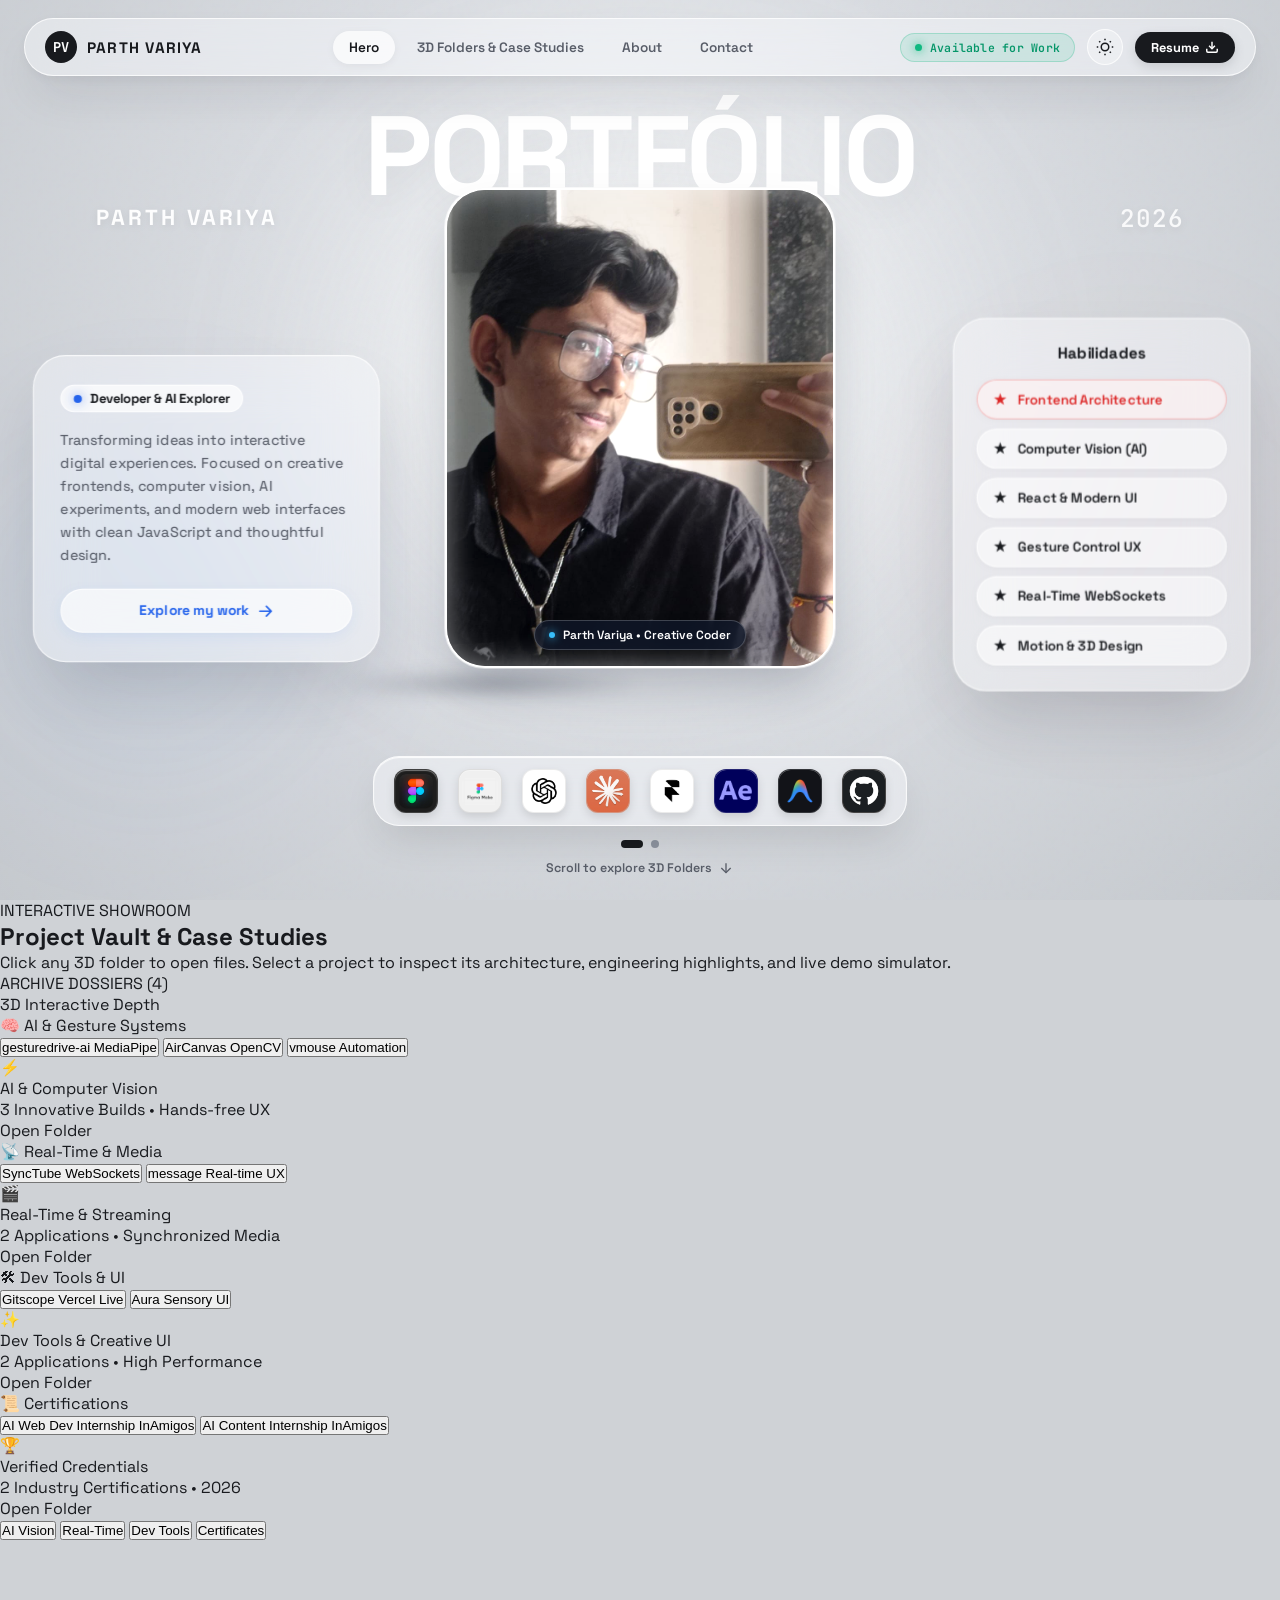
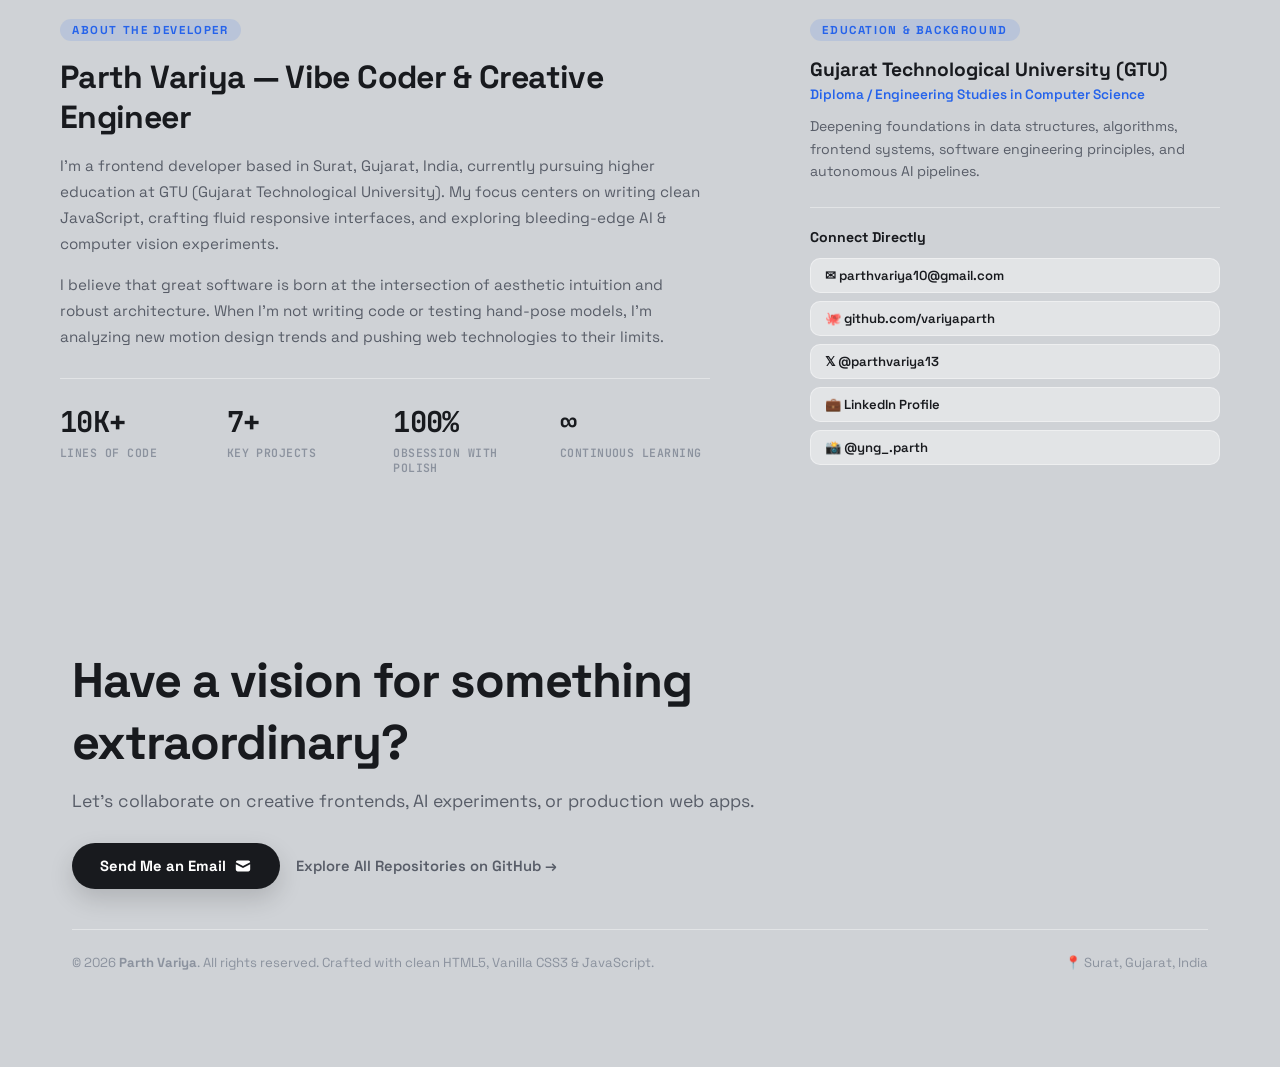
==== test_font_list.html @ e81b5c44 "done" ====
<!DOCTYPE html>
<html lang="en">
<head>
  <meta charset="UTF-8">
  <meta name="viewport" content="width=device-width, initial-scale=1.0">
  <title>Parth Variya — Portfolio &amp; 3D Project Vault</title>
  <meta name="description" content="Portfolio of Parth Variya — Creative Frontend Developer &amp; AI Builder. Explore interactive 3D project folders, computer vision experiments, and case studies.">
  <meta name="author" content="Parth Variya">

  <!-- Open Graph / Meta -->
  <meta property="og:title" content="Parth Variya — Creative Frontend Developer &amp; AI Builder">
  <meta property="og:description" content="Explore interactive 3D project folders, real-time apps, and computer vision experiments by Parth Variya.">
  <meta property="og:type" content="website">
  <meta property="og:image" content="asset/IMG-20260828-WA0004.jpg">

  <!-- Google Fonts: Space Grotesk & JetBrains Mono (Futuristic Cyber & Developer Pairing) -->
  <link rel="preconnect" href="https://fonts.googleapis.com">
  <link rel="preconnect" href="https://fonts.gstatic.com" crossorigin>
  <link href="https://fonts.googleapis.com/css2?family=JetBrains+Mono:ital,wght@0,300;0,400;0,500;0,600;0,700;0,800;1,400;1,500&family=Space+Grotesk:wght@300;400;500;600;700&display=swap" rel="stylesheet">

  <link rel="stylesheet" href="styles.css">
</head>
<body class="studio-light">

  <!-- Studio Background Ambient Lighting & Grid -->
  <div class="studio-bg">
    <div class="studio-spotlight spotlight-center"></div>
    <div class="studio-spotlight spotlight-left"></div>
    <div class="studio-spotlight spotlight-right"></div>
    <div class="studio-grain"></div>
  </div>

  <!-- Global Header / Navigation -->
  <header class="navbar" id="navbar">
    <a href="#hero" class="nav-brand">
      <span class="brand-monogram">PV</span>
      <span class="brand-text">PARTH VARIYA</span>
    </a>

    <nav class="nav-links">
      <a href="#hero" class="nav-link active" data-section="hero">Hero</a>
      <a href="#vault" class="nav-link" data-section="vault">3D Folders &amp; Case Studies</a>
      <a href="#about" class="nav-link" data-section="about">About</a>
      <a href="#contact" class="nav-link" data-section="contact">Contact</a>
    </nav>

    <div class="nav-actions">
      <div class="status-pill" title="Open to opportunities &amp; collaborations">
        <span class="status-dot"></span>
        <span class="status-text">Available for Work</span>
      </div>

      <button id="themeToggle" class="icon-btn" aria-label="Toggle Dark / Light Studio" title="Toggle Studio Lighting">
        <svg class="sun-icon" viewBox="0 0 24 24" width="18" height="18" fill="none" stroke="currentColor" stroke-width="2"><circle cx="12" cy="12" r="5"></circle><line x1="12" y1="1" x2="12" y2="3"></line><line x1="12" y1="21" x2="12" y2="23"></line><line x1="4.22" y1="4.22" x2="5.64" y2="5.64"></line><line x1="18.36" y1="18.36" x2="19.78" y2="19.78"></line><line x1="1" y1="12" x2="3" y2="12"></line><line x1="21" y1="12" x2="23" y2="12"></line><line x1="4.22" y1="19.78" x2="5.64" y2="18.36"></line><line x1="18.36" y1="5.64" x2="19.78" y2="4.22"></line></svg>
      </button>

      <a href="asset/Parth-Resume.txt" download="Parth-Resume.txt" class="resume-btn" title="Download Resume">
        <span>Resume</span>
        <svg viewBox="0 0 24 24" width="14" height="14" fill="none" stroke="currentColor" stroke-width="2.5"><path d="M21 15v4a2 2 0 0 1-2 2H5a2 2 0 0 1-2-2v-4"></path><polyline points="7 10 12 15 17 10"></polyline><line x1="12" y1="15" x2="12" y2="3"></line></svg>
      </a>
    </div>
  </header>

  <!-- MAIN SCROLL CONTAINER -->
  <main class="page-container">

    <!-- ===================================================================
         SECTION 1: HERO (DIRECT REFERENCE RECREATION)
         Massive PORTFOLIO typography, Parallax central portrait, 
         Left Glass Bio Card, Right Glass Skills Card, Bottom macOS Glass Dock
         =================================================================== -->
    <section class="hero-section" id="hero">
      
      <!-- Parallax Typography Stage -->
      <div class="hero-stage" id="heroStage">

        <!-- Giant Bold Typography in the Background -->
        <div class="giant-typography-wrap" data-depth="0.15">
          <h1 class="giant-portfolio-title">PORTFÓLIO</h1>
          <div class="giant-meta-row">
            <span class="meta-author">PARTH VARIYA</span>
            <span class="meta-year">2026</span>
          </div>
        </div>

        <!-- Central Subject Layer with Dynamic 3D Parallax & Floor Shadows -->
        <div class="hero-center-subject" id="centerSubject" data-depth="0.35">
          <div class="subject-card-shell">
            <div class="subject-inner-glow"></div>
            <!-- Parth Variya's actual photo -->
            <img src="asset/IMG-20260828-WA0004.jpg" alt="Parth Variya — Creative Developer" class="subject-img" id="heroPhoto" />
            <div class="subject-lens-flare"></div>
            <!-- Subtle interactive status overlay badge -->
            <div class="subject-badge">
              <span class="badge-pulse"></span>
              <span>Parth Variya &bull; Creative Coder</span>
            </div>
          </div>
          <!-- Floor Ambient Contact Shadow -->
          <div class="subject-floor-shadow"></div>
        </div>

        <!-- Left Glassmorphism Card: Bio & Mission -->
        <aside class="glass-card glass-card-left" id="cardLeft" data-depth="0.6">
          <div class="card-header-badge">
            <span class="badge-dot-blue"></span>
            <span class="badge-title">Developer &amp; AI Explorer</span>
          </div>
          <p class="card-bio-text">
            Transforming ideas into interactive digital experiences. Focused on creative frontends, computer vision, AI experiments, and modern web interfaces with clean JavaScript and thoughtful design.
          </p>
          <a href="#vault" class="pill-action-btn" id="btnExploreWork">
            <span>Explore my work</span>
            <svg viewBox="0 0 20 20" width="16" height="16" fill="currentColor"><path fill-rule="evenodd" d="M10.293 3.293a1 1 0 011.414 0l6 6a1 1 0 010 1.414l-6 6a1 1 0 01-1.414-1.414L14.586 11H3a1 1 0 110-2h11.586l-4.293-4.293a1 1 0 010-1.414z" clip-rule="evenodd"/></svg>
          </a>
        </aside>

        <!-- Right Glassmorphism Card: Key Expertise / Habilidades -->
        <aside class="glass-card glass-card-right" id="cardRight" data-depth="0.65">
          <h3 class="skills-card-title">Habilidades</h3>
          <div class="skills-pill-list">
            <div class="skill-pill-item highlight-red">
              <span class="star-icon">★</span>
              <span class="skill-name">Frontend Architecture</span>
            </div>
            <div class="skill-pill-item">
              <span class="star-icon">★</span>
              <span class="skill-name">Computer Vision (AI)</span>
            </div>
            <div class="skill-pill-item">
              <span class="star-icon">★</span>
              <span class="skill-name">React &amp; Modern UI</span>
            </div>
            <div class="skill-pill-item">
              <span class="star-icon">★</span>
              <span class="skill-name">Gesture Control UX</span>
            </div>
            <div class="skill-pill-item">
              <span class="star-icon">★</span>
              <span class="skill-name">Real-Time WebSockets</span>
            </div>
            <div class="skill-pill-item">
              <span class="star-icon">★</span>
              <span class="skill-name">Motion &amp; 3D Design</span>
            </div>
          </div>
        </aside>

      </div><!-- /hero-stage -->

      <!-- Floating macOS Glass Dock: Tools & Software Requested by User -->
      <div class="floating-dock-container" id="softwareDock">
        <div class="floating-dock-glass">
          
          <!-- 1. Figma -->
          <div class="dock-app" data-tooltip="Figma — Interface Design &amp; Systems">
            <div class="dock-icon-wrapper figma-bg">
              <img src="asset/figma.webp" alt="Figma" class="dock-app-icon" loading="lazy">
            </div>
            <span class="dock-app-label">Figma</span>
          </div>

          <!-- 2. Figma Make -->
          <div class="dock-app" data-tooltip="Figma Make — AI Generative Layouts">
            <div class="dock-icon-wrapper figmamake-bg">
              <img src="asset/figma%20make.png" alt="Figma Make" class="dock-app-icon" style="object-fit: contain; padding: 3px;" loading="lazy">
            </div>
            <span class="dock-app-label">Figma Make</span>
          </div>

          <!-- 3. ChatGPT -->
          <div class="dock-app" data-tooltip="ChatGPT — OpenAI LLMs &amp; AI Intelligence">
            <div class="dock-icon-wrapper openai-bg">
              <img src="asset/chatgpt.webp" alt="ChatGPT" class="dock-app-icon" style="width: 26px; height: 26px; object-fit: contain;" loading="lazy">
            </div>
            <span class="dock-app-label">ChatGPT</span>
          </div>

          <!-- 4. Claude -->
          <div class="dock-app" data-tooltip="Claude — Anthropic AI &amp; Code Intelligence">
            <div class="dock-icon-wrapper claude-bg">
              <img src="asset/claude.webp" alt="Claude" class="dock-app-icon" loading="lazy">
            </div>
            <span class="dock-app-label">Claude</span>
          </div>

          <!-- 5. Framer -->
          <div class="dock-app" data-tooltip="Framer — Interactive Motion &amp; Web Design">
            <div class="dock-icon-wrapper framer-bg">
              <img src="asset/framer.png" alt="Framer" class="dock-app-icon" style="width: 24px; height: 24px; object-fit: contain;" loading="lazy">
            </div>
            <span class="dock-app-label">Framer</span>
          </div>

          <!-- 6. After Effects -->
          <div class="dock-app" data-tooltip="Adobe After Effects — Motion Graphics &amp; VFX">
            <div class="dock-icon-wrapper ae-bg">
              <img src="asset/after%20effect.webp" alt="After Effects" class="dock-app-icon" loading="lazy">
            </div>
            <span class="dock-app-label">After Effects</span>
          </div>

          <!-- 7. Google Antigravity -->
          <div class="dock-app" data-tooltip="Google Antigravity — Agentic Dev Platform">
            <div class="dock-icon-wrapper antigravity-bg">
              <img src="asset/antigravity.jpeg" alt="Antigravity" class="dock-app-icon" loading="lazy">
            </div>
            <span class="dock-app-label">Antigravity</span>
          </div>

          <!-- 8. GitHub -->
          <div class="dock-app" data-tooltip="GitHub — Repositories &amp; Open Source">
            <a href="https://github.com/variyaparth" target="_blank" rel="noopener noreferrer"
              class="dock-icon-wrapper github-bg" style="text-decoration:none; display:flex;">
              <img src="asset/github.png" alt="GitHub" class="dock-app-icon" loading="lazy">
            </a>
            <span class="dock-app-label">GitHub</span>
          </div>

        </div><!-- /floating-dock-glass -->
      </div><!-- /floating-dock-container -->

      <!-- Pagination Indicators & Scroll Hint -->
      <div class="hero-bottom-bar">
        <div class="pagination-dots">
          <button class="dot active" data-target="hero" aria-label="Slide 1: Hero"></button>
          <button class="dot" data-target="vault" aria-label="Slide 2: 3D Folders"></button>
        </div>
        <a href="#vault" class="scroll-down-hint" id="scrollDownIndicator">
          <span>Scroll to explore 3D Folders</span>
          <svg viewBox="0 0 24 24" width="16" height="16" fill="none" stroke="currentColor" stroke-width="2"><line x1="12" y1="5" x2="12" y2="19"></line><polyline points="19 12 12 19 5 12"></polyline></svg>
        </a>
      </div>

    </section>


    <!-- ===================================================================
         SECTION 2: INTERACTIVE 3D FOLDER VAULT & CASE STUDY SHOWROOM
         Left: Interactive 3D Folders (skeuomorphic 3D perspective cards)
         Right: Deep-dive Case Study with live interactive simulators
         =================================================================== -->
    <section class="vault-section" id="vault">
      
      <div class="section-badge-row">
        <span class="vault-tag">INTERACTIVE SHOWROOM</span>
        <h2 class="vault-headline">Project Vault &amp; Case Studies</h2>
        <p class="vault-subtext">Click any 3D folder to open files. Select a project to inspect its architecture, engineering highlights, and live demo simulator.</p>
      </div>

      <!-- Main Two-Column Layout: Left 3D Folders | Right Case Study Studio -->
      <div class="vault-grid">
        
        <!-- LEFT COLUMN: 3D FOLDERS DECK -->
        <div class="folders-column">
          <div class="folders-controls">
            <span class="control-label">ARCHIVE DOSSIERS (4)</span>
            <div class="perspective-hint">
              <span class="icon-3d">3D</span> Interactive Depth
            </div>
          </div>

          <div class="folders-deck" id="foldersDeck">
            
            <!-- FOLDER 1: AI & Gesture Vision Systems -->
            <div class="folder-3d active" data-folder="ai-vision" id="folder-ai-vision">
              <div class="folder-back">
                <div class="folder-tab">
                  <span class="folder-tab-icon">🧠</span>
                  <span class="folder-tab-name">AI &amp; Gesture Systems</span>
                </div>
              </div>
              
              <!-- Paper Items Inside Folder -->
              <div class="folder-contents">
                <button class="project-leaf active" data-project="gesturedrive-ai">
                  <span class="leaf-dot blue"></span>
                  <span class="leaf-name">gesturedrive-ai</span>
                  <span class="leaf-badge">MediaPipe</span>
                </button>
                <button class="project-leaf" data-project="aircanvas">
                  <span class="leaf-dot cyan"></span>
                  <span class="leaf-name">AirCanvas</span>
                  <span class="leaf-badge">OpenCV</span>
                </button>
                <button class="project-leaf" data-project="vmouse">
                  <span class="leaf-dot amber"></span>
                  <span class="leaf-name">vmouse</span>
                  <span class="leaf-badge">Automation</span>
                </button>
              </div>

              <!-- 3D Tilting Front Flap -->
              <div class="folder-front">
                <div class="front-shine"></div>
                <div class="front-details">
                  <div class="front-icon">⚡</div>
                  <div class="front-title">AI &amp; Computer Vision</div>
                  <div class="front-meta">3 Innovative Builds &bull; Hands-free UX</div>
                </div>
                <div class="front-pill-tag">Open Folder</div>
              </div>
            </div>

            <!-- FOLDER 2: Real-Time & Media Web -->
            <div class="folder-3d" data-folder="realtime-web" id="folder-realtime-web">
              <div class="folder-back">
                <div class="folder-tab">
                  <span class="folder-tab-icon">📡</span>
                  <span class="folder-tab-name">Real-Time &amp; Media</span>
                </div>
              </div>
              
              <div class="folder-contents">
                <button class="project-leaf" data-project="synctube">
                  <span class="leaf-dot red"></span>
                  <span class="leaf-name">SyncTube</span>
                  <span class="leaf-badge">WebSockets</span>
                </button>
                <button class="project-leaf" data-project="message">
                  <span class="leaf-dot green"></span>
                  <span class="leaf-name">message</span>
                  <span class="leaf-badge">Real-time UX</span>
                </button>
              </div>

              <div class="folder-front">
                <div class="front-shine"></div>
                <div class="front-details">
                  <div class="front-icon">🎬</div>
                  <div class="front-title">Real-Time &amp; Streaming</div>
                  <div class="front-meta">2 Applications &bull; Synchronized Media</div>
                </div>
                <div class="front-pill-tag">Open Folder</div>
              </div>
            </div>

            <!-- FOLDER 3: Developer Tools & Creative UI -->
            <div class="folder-3d" data-folder="devtools-ui" id="folder-devtools-ui">
              <div class="folder-back">
                <div class="folder-tab">
                  <span class="folder-tab-icon">🛠</span>
                  <span class="folder-tab-name">Dev Tools &amp; UI</span>
                </div>
              </div>
              
              <div class="folder-contents">
                <button class="project-leaf" data-project="gitscope">
                  <span class="leaf-dot purple"></span>
                  <span class="leaf-name">Gitscope</span>
                  <span class="leaf-badge">Vercel Live</span>
                </button>
                <button class="project-leaf" data-project="aura">
                  <span class="leaf-dot magenta"></span>
                  <span class="leaf-name">Aura</span>
                  <span class="leaf-badge">Sensory UI</span>
                </button>
              </div>

              <div class="folder-front">
                <div class="front-shine"></div>
                <div class="front-details">
                  <div class="front-icon">✨</div>
                  <div class="front-title">Dev Tools &amp; Creative UI</div>
                  <div class="front-meta">2 Applications &bull; High Performance</div>
                </div>
                <div class="front-pill-tag">Open Folder</div>
              </div>
            </div>

            <!-- FOLDER 4: Verified Credentials & Milestones -->
            <div class="folder-3d" data-folder="credentials" id="folder-credentials">
              <div class="folder-back">
                <div class="folder-tab">
                  <span class="folder-tab-icon">📜</span>
                  <span class="folder-tab-name">Certifications</span>
                </div>
              </div>
              
              <div class="folder-contents">
                <button class="project-leaf" data-project="cert-webdev">
                  <span class="leaf-dot blue"></span>
                  <span class="leaf-name">AI Web Dev Internship</span>
                  <span class="leaf-badge">InAmigos</span>
                </button>
                <button class="project-leaf" data-project="cert-writing">
                  <span class="leaf-dot amber"></span>
                  <span class="leaf-name">AI Content Internship</span>
                  <span class="leaf-badge">InAmigos</span>
                </button>
              </div>

              <div class="folder-front">
                <div class="front-shine"></div>
                <div class="front-details">
                  <div class="front-icon">🏆</div>
                  <div class="front-title">Verified Credentials</div>
                  <div class="front-meta">2 Industry Certifications &bull; 2026</div>
                </div>
                <div class="front-pill-tag">Open Folder</div>
              </div>
            </div>

          </div><!-- /folders-deck -->

          <!-- Quick Folder Navigation Pills -->
          <div class="folder-nav-bar">
            <button class="folder-quick-btn active" data-target-folder="ai-vision">AI Vision</button>
            <button class="folder-quick-btn" data-target-folder="realtime-web">Real-Time</button>
            <button class="folder-quick-btn" data-target-folder="devtools-ui">Dev Tools</button>
            <button class="folder-quick-btn" data-target-folder="credentials">Certificates</button>
          </div>
        </div>

        <!-- RIGHT COLUMN: DYNAMIC CASE STUDY STUDIO -->
        <div class="casestudy-column" id="caseStudyStudio">
          <div class="casestudy-shell glass-panel" id="caseStudyContent">
            <!-- Dynamic Content Injected By script.js with Smooth Transitions -->
          </div>
        </div>

      </div><!-- /vault-grid -->
    </section>

    <!-- ===================================================================
         SECTION 3: ABOUT ME & STATS
         =================================================================== -->
    <section class="about-section" id="about">
      <div class="about-grid">
        
        <div class="about-card glass-panel">
          <span class="section-pill">About The Developer</span>
          <h2 class="about-title">Parth Variya — Vibe Coder &amp; Creative Engineer</h2>
          <p class="about-body">
            I'm a frontend developer based in Surat, Gujarat, India, currently pursuing higher education at GTU (Gujarat Technological University). My focus centers on writing clean JavaScript, crafting fluid responsive interfaces, and exploring bleeding-edge AI &amp; computer vision experiments.
          </p>
          <p class="about-body">
            I believe that great software is born at the intersection of aesthetic intuition and robust architecture. When I'm not writing code or testing hand-pose models, I'm analyzing new motion design trends and pushing web technologies to their limits.
          </p>

          <div class="stats-row">
            <div class="stat-box">
              <span class="stat-number">10K+</span>
              <span class="stat-label">Lines of Code</span>
            </div>
            <div class="stat-box">
              <span class="stat-number">7+</span>
              <span class="stat-label">Key Projects</span>
            </div>
            <div class="stat-box">
              <span class="stat-number">100%</span>
              <span class="stat-label">Obsession with Polish</span>
            </div>
            <div class="stat-box">
              <span class="stat-number">&infin;</span>
              <span class="stat-label">Continuous Learning</span>
            </div>
          </div>
        </div>

        <div class="education-card glass-panel">
          <span class="section-pill">Education &amp; Background</span>
          <h3 class="edu-heading">Gujarat Technological University (GTU)</h3>
          <p class="edu-sub">Diploma / Engineering Studies in Computer Science</p>
          <p class="edu-desc">Deepening foundations in data structures, algorithms, frontend systems, software engineering principles, and autonomous AI pipelines.</p>

          <div class="connect-box">
            <h4 class="connect-title">Connect Directly</h4>
            <div class="social-tags-list">
              <a href="mailto:parthvariya10@gmail.com" class="social-tag">
                <span>✉ parthvariya10@gmail.com</span>
              </a>
              <a href="https://github.com/variyaparth" target="_blank" rel="noopener noreferrer" class="social-tag">
                <span>🐙 github.com/variyaparth</span>
              </a>
              <a href="https://x.com/parthvariya13" target="_blank" rel="noopener noreferrer" class="social-tag">
                <span>𝕏 @parthvariya13</span>
              </a>
              <a href="https://www.linkedin.com/in/parth-variya-93bbb5267/" target="_blank" rel="noopener noreferrer" class="social-tag">
                <span>💼 LinkedIn Profile</span>
              </a>
              <a href="https://www.instagram.com/yng_.parth/" target="_blank" rel="noopener noreferrer" class="social-tag">
                <span>📸 @yng_.parth</span>
              </a>
            </div>
          </div>
        </div>

      </div>
    </section>

    <!-- ===================================================================
         SECTION 4: CONTACT & FOOTER
         =================================================================== -->
    <footer class="footer-section" id="contact">
      <div class="footer-container glass-panel">
        <div class="footer-hero-text">
          <h2 class="footer-headline">Have a vision for something extraordinary?</h2>
          <p class="footer-subheadline">Let's collaborate on creative frontends, AI experiments, or production web apps.</p>
          <div class="footer-cta-row">
            <a href="mailto:parthvariya10@gmail.com" class="footer-primary-btn">
              <span>Send Me an Email</span>
              <svg viewBox="0 0 20 20" width="18" height="18" fill="currentColor"><path d="M2.003 5.884L10 9.882l7.997-3.998A2 2 0 0016 4H4a2 2 0 00-1.997 1.884z"/><path d="M18 8.118l-8 4-8-4V14a2 2 0 002 2h12a2 2 0 002-2V8.118z"/></svg>
            </a>
            <a href="https://github.com/variyaparth?tab=repositories" target="_blank" rel="noopener noreferrer" class="footer-secondary-btn">
              <span>Explore All Repositories on GitHub &rarr;</span>
            </a>
          </div>
        </div>

        <div class="footer-bottom-line">
          <div class="footer-copy">
            &copy; 2026 <strong>Parth Variya</strong>. All rights reserved. Crafted with clean HTML5, Vanilla CSS3 &amp; JavaScript.
          </div>
          <div class="footer-loc">
            <span>📍 Surat, Gujarat, India</span>
          </div>
        </div>
      </div>
    </footer>

  </main>

  <!-- Interactive Project Simulator Script -->
  <script src="script.js"></script>

<script>
window.addEventListener("load", () => {
  setTimeout(() => {
    const title = document.querySelector(".giant-portfolio-title");
    console.log("FONTS_STATUS:" + document.fonts.status);
    document.fonts.forEach(f => {
      console.log("FONT:" + f.family + " weight:" + f.weight + " status:" + f.status);
    });
    const dump = document.createElement("div");
    dump.id = "font_status_dump";
    let fList = [];
    document.fonts.forEach(f => fList.push(f.family + " " + f.weight + " " + f.status));
    dump.textContent = "FONTS_LIST:" + fList.join(" | ");
    document.body.appendChild(dump);
  }, 1000);
});
</script>
</body>
</html>
---- styles.css ----
/* ==========================================================================
   PARTH VARIYA — PORTFOLIO & 3D FOLDER VAULT
   Design System: Studio Grey Aesthetics, Modern Glassmorphism, 3D CSS
   ========================================================================== */

:root {
  /* Studio Light Palette (Replicating the reference studio lighting) */
  --bg-studio-base: #cfd2d6;
  --bg-studio-gradient: radial-gradient(circle at 50% 35%, #f1f3f5 0%, #d8dbe0 45%, #c5c9ce 100%);
  --text-primary: #181a1e;
  --text-secondary: #585d68;
  --text-muted: #8b929e;
  --text-inverse: #ffffff;

  /* Typography - Futuristic & Cyber Tech Developer Pairing */
  --font-display: 'Space Grotesk', -apple-system, BlinkMacSystemFont, sans-serif;
  --font-sans: 'Space Grotesk', -apple-system, BlinkMacSystemFont, sans-serif;
  --font-mono: 'JetBrains Mono', monospace;

  /* Glassmorphism Tokens */
  --glass-bg: rgba(255, 255, 255, 0.42);
  --glass-bg-hover: rgba(255, 255, 255, 0.65);
  --glass-border: rgba(255, 255, 255, 0.75);
  --glass-border-subtle: rgba(255, 255, 255, 0.4);
  --glass-shadow: 0 24px 48px -12px rgba(22, 28, 45, 0.12), 0 4px 12px rgba(22, 28, 45, 0.05);
  --glass-shadow-deep: 0 35px 70px -15px rgba(22, 28, 45, 0.18);
  --glass-blur: blur(28px) saturate(180%);

  /* Accent Colors */
  --accent-blue: #2563eb;
  --accent-blue-soft: rgba(37, 99, 235, 0.12);
  --accent-red: #ef4444;
  --accent-red-soft: rgba(239, 68, 68, 0.12);
  --accent-cyan: #06b6d4;
  --accent-purple: #8b5cf6;
  --accent-green: #10b981;
  --accent-amber: #f59e0b;

  /* Transitions */
  --ease-spring: cubic-bezier(0.175, 0.885, 0.32, 1.275);
  --ease-smooth: cubic-bezier(0.16, 1, 0.3, 1);
  --transition-fast: 0.2s var(--ease-smooth);
  --transition-normal: 0.35s var(--ease-smooth);
  --transition-slow: 0.6s var(--ease-smooth);
}

/* Studio Obsidian Dark Theme */
body.studio-dark {
  --bg-studio-base: #0c0e12;
  --bg-studio-gradient: radial-gradient(circle at 50% 30%, #1a1e27 0%, #101319 50%, #07090c 100%);
  --text-primary: #f8fafc;
  --text-secondary: #94a3b8;
  --text-muted: #64748b;
  --text-inverse: #0f172a;

  --glass-bg: rgba(22, 27, 34, 0.55);
  --glass-bg-hover: rgba(30, 41, 59, 0.7);
  --glass-border: rgba(255, 255, 255, 0.14);
  --glass-border-subtle: rgba(255, 255, 255, 0.08);
  --glass-shadow: 0 24px 50px -12px rgba(0, 0, 0, 0.5), 0 0 1px 1px rgba(255, 255, 255, 0.08);
  --glass-shadow-deep: 0 35px 80px -15px rgba(0, 0, 0, 0.75);
}

/* Base Reset */
*, *::before, *::after {
  box-sizing: border-box;
  margin: 0;
  padding: 0;
}

html {
  scroll-behavior: smooth;
  font-size: 16px;
  -webkit-font-smoothing: antialiased;
  -moz-osx-font-smoothing: grayscale;
}

body {
  font-family: var(--font-sans);
  background: var(--bg-studio-base);
  color: var(--text-primary);
  min-height: 100vh;
  overflow-x: hidden;
  position: relative;
  transition: background 0.5s ease, color 0.5s ease;
}

/* Background Studio Ambience */
.studio-bg {
  position: fixed;
  inset: 0;
  pointer-events: none;
  z-index: 0;
  overflow: hidden;
  background: var(--bg-studio-gradient);
}

.studio-spotlight {
  position: absolute;
  border-radius: 50%;
  filter: blur(90px);
  opacity: 0.7;
  pointer-events: none;
}

.spotlight-center {
  width: 900px;
  height: 600px;
  top: 10%;
  left: 50%;
  transform: translateX(-50%);
  background: radial-gradient(circle, rgba(255, 255, 255, 0.8) 0%, rgba(255, 255, 255, 0) 70%);
}

body.studio-dark .spotlight-center {
  background: radial-gradient(circle, rgba(74, 114, 255, 0.18) 0%, rgba(168, 85, 247, 0.08) 50%, rgba(0, 0, 0, 0) 70%);
}

.spotlight-left {
  width: 500px;
  height: 500px;
  top: 40%;
  left: -100px;
  background: radial-gradient(circle, rgba(59, 130, 246, 0.12) 0%, rgba(0, 0, 0, 0) 70%);
}

.spotlight-right {
  width: 500px;
  height: 500px;
  top: 30%;
  right: -100px;
  background: radial-gradient(circle, rgba(239, 68, 68, 0.08) 0%, rgba(0, 0, 0, 0) 70%);
}

.studio-grain {
  position: absolute;
  inset: 0;
  opacity: 0.025;
  background-image: url("data:image/svg+xml,%3Csvg viewBox='0 0 200 200' xmlns='http://www.w3.org/2000/svg'%3E%3Cfilter id='noiseFilter'%3E%3CfeTurbulence type='fractalNoise' baseFrequency='0.8' numOctaves='3' stitchTiles='stitch'/%3E%3C/filter%3E%3Crect width='100%25' height='100%25' filter='url(%23noiseFilter)'/%3E%3C/svg%3E");
}

/* ==========================================================================
   NAVIGATION BAR
   ========================================================================== */
.navbar {
  position: fixed;
  top: 18px;
  left: 50%;
  transform: translateX(-50%);
  width: calc(100% - 48px);
  max-width: 1280px;
  height: 58px;
  z-index: 100;
  display: flex;
  align-items: center;
  justify-content: space-between;
  padding: 0 20px;
  background: var(--glass-bg);
  backdrop-filter: var(--glass-blur);
  -webkit-backdrop-filter: var(--glass-blur);
  border: 1px solid var(--glass-border);
  border-radius: 999px;
  box-shadow: var(--glass-shadow);
  transition: all 0.3s ease;
}

.nav-brand {
  display: flex;
  align-items: center;
  gap: 10px;
  text-decoration: none;
  color: var(--text-primary);
}

.brand-monogram {
  width: 32px;
  height: 32px;
  border-radius: 50%;
  background: var(--text-primary);
  color: var(--text-inverse);
  display: flex;
  align-items: center;
  justify-content: center;
  font-family: var(--font-mono);
  font-weight: 700;
  font-size: 0.85rem;
  letter-spacing: -0.02em;
}

.brand-text {
  font-family: var(--font-display);
  font-weight: 700;
  font-size: 0.95rem;
  letter-spacing: 0.08em;
}

.nav-links {
  display: flex;
  align-items: center;
  gap: 6px;
}

.nav-link {
  text-decoration: none;
  color: var(--text-secondary);
  font-size: 0.85rem;
  font-weight: 600;
  padding: 8px 16px;
  border-radius: 999px;
  transition: all 0.2s ease;
}

.nav-link:hover {
  color: var(--text-primary);
  background: rgba(255, 255, 255, 0.3);
}

.nav-link.active {
  color: var(--text-primary);
  background: rgba(255, 255, 255, 0.7);
  box-shadow: 0 2px 8px rgba(0, 0, 0, 0.05);
}

body.studio-dark .nav-link.active {
  background: rgba(255, 255, 255, 0.15);
}

.nav-actions {
  display: flex;
  align-items: center;
  gap: 12px;
}

.status-pill {
  display: flex;
  align-items: center;
  gap: 8px;
  padding: 6px 14px;
  background: rgba(16, 185, 129, 0.12);
  border: 1px solid rgba(16, 185, 129, 0.25);
  border-radius: 999px;
  font-family: var(--font-mono);
  font-size: 0.72rem;
  font-weight: 600;
  letter-spacing: 0.02em;
  color: #059669;
}

body.studio-dark .status-pill {
  color: #34d399;
}

.status-dot {
  width: 7px;
  height: 7px;
  border-radius: 50%;
  background: #10b981;
  box-shadow: 0 0 10px #10b981;
  animation: pulse-dot 2s infinite ease-in-out;
}

@keyframes pulse-dot {
  0%, 100% { opacity: 1; transform: scale(1); }
  50% { opacity: 0.4; transform: scale(1.3); }
}

.icon-btn {
  width: 36px;
  height: 36px;
  border-radius: 50%;
  border: 1px solid var(--glass-border);
  background: rgba(255, 255, 255, 0.3);
  color: var(--text-primary);
  cursor: pointer;
  display: flex;
  align-items: center;
  justify-content: center;
  transition: all 0.2s ease;
}

.icon-btn:hover {
  background: rgba(255, 255, 255, 0.6);
  transform: scale(1.05);
}

.resume-btn {
  display: flex;
  align-items: center;
  gap: 6px;
  padding: 7px 16px;
  border-radius: 999px;
  background: var(--text-primary);
  color: var(--text-inverse);
  text-decoration: none;
  font-size: 0.8rem;
  font-weight: 700;
  transition: all 0.2s ease;
  box-shadow: 0 4px 12px rgba(0, 0, 0, 0.12);
}

.resume-btn:hover {
  transform: translateY(-1px);
  box-shadow: 0 6px 16px rgba(0, 0, 0, 0.18);
}

/* ==========================================================================
   PAGE CONTAINER
   ========================================================================== */
.page-container {
  position: relative;
  z-index: 1;
  width: 100%;
}

/* ==========================================================================
   SECTION 1: HERO SECTION (REPLICATING THE REFERENCE DESIGN)
   ========================================================================== */
.hero-section {
  position: relative;
  min-height: 100vh;
  width: 100%;
  display: flex;
  flex-direction: column;
  justify-content: space-between;
  padding-top: 80px;
  padding-bottom: 24px;
  overflow: hidden;
}

.hero-stage {
  position: relative;
  flex: 1;
  width: 100%;
  max-width: 100%;
  margin: 0 auto;
  display: flex;
  align-items: center;
  justify-content: center;
  perspective: 1000px;
  min-height: 640px;
}

/* Giant Bold Typography Across The Screen */
.giant-typography-wrap {
  position: absolute;
  top: 4%;
  left: 0;
  width: 100%;
  max-width: 100vw;
  text-align: center;
  pointer-events: none;
  user-select: none;
  z-index: 1;
  transition: transform 0.15s cubic-bezier(0.16, 1, 0.3, 1);
  box-sizing: border-box;
}

.giant-portfolio-title {
  font-family: var(--font-display);
  font-size: clamp(2rem, 8.8vw, 11rem);
  font-weight: 900;
  line-height: 0.9;
  letter-spacing: -0.03em;
  color: #ffffff;
  text-shadow: 0 10px 40px rgba(0, 0, 0, 0.05);
  margin: 0;
  padding: 0;
  white-space: nowrap;
  display: block;
  text-align: center;
  width: 100%;
  box-sizing: border-box;
}

body.studio-dark .giant-portfolio-title {
  color: rgba(255, 255, 255, 0.9);
  text-shadow: 0 15px 50px rgba(0, 0, 0, 0.5);
}

.giant-meta-row {
  display: flex;
  justify-content: space-between;
  align-items: center;
  padding: 0 7.5%;
  margin-top: -6px;
  box-sizing: border-box;
  width: 100%;
}

.meta-author {
  font-family: var(--font-sans);
  font-size: clamp(0.75rem, 1.7vw, 1.8rem);
  font-weight: 700;
  letter-spacing: 0.14em;
  color: rgba(255, 255, 255, 0.95);
  text-shadow: 0 2px 10px rgba(0, 0, 0, 0.08);
}

.meta-year {
  font-family: var(--font-mono);
  font-size: clamp(0.85rem, 1.9vw, 2.0rem);
  font-weight: 500;
  letter-spacing: 0.04em;
  color: rgba(255, 255, 255, 0.85);
  text-shadow: 0 2px 10px rgba(0, 0, 0, 0.08);
}

body.studio-dark .meta-author,
body.studio-dark .meta-year {
  color: rgba(255, 255, 255, 0.65);
}

/* Center Subject: Parth's Photo with Parallax & Depth */
.hero-center-subject {
  position: relative;
  z-index: 5;
  display: flex;
  flex-direction: column;
  align-items: center;
  justify-content: center;
  transform-style: preserve-3d;
  will-change: transform;
  transition: transform 0.15s cubic-bezier(0.16, 1, 0.3, 1);
  margin-top: 40px;
}

.subject-card-shell {
  position: relative;
  width: min(390px, 75vw);
  height: min(480px, 58vh);
  border-radius: 40px;
  overflow: hidden;
  background: #ffffff;
  border: 2px solid rgba(255, 255, 255, 0.9);
  box-shadow: 
    0 25px 50px -12px rgba(15, 23, 42, 0.25),
    0 0 0 1px rgba(255, 255, 255, 0.8),
    inset 0 1px 2px rgba(255, 255, 255, 1);
  transition: transform 0.4s var(--ease-spring), box-shadow 0.4s ease;
}

.subject-img {
  width: 100%;
  height: 100%;
  object-fit: cover;
  object-position: center 25%;
  display: block;
  transform: scale(1.04);
  transition: transform 0.5s ease;
  filter: contrast(1.04) brightness(1.02);
}

.subject-card-shell:hover .subject-img {
  transform: scale(1.08);
}

.subject-inner-glow {
  position: absolute;
  inset: 0;
  border-radius: 38px;
  box-shadow: inset 0 0 30px rgba(255, 255, 255, 0.5);
  pointer-events: none;
  z-index: 2;
}

.subject-badge {
  position: absolute;
  bottom: 16px;
  left: 50%;
  transform: translateX(-50%);
  background: rgba(15, 23, 42, 0.75);
  backdrop-filter: blur(12px);
  -webkit-backdrop-filter: blur(12px);
  border: 1px solid rgba(255, 255, 255, 0.2);
  padding: 6px 14px;
  border-radius: 999px;
  color: #ffffff;
  font-size: 0.75rem;
  font-weight: 600;
  display: flex;
  align-items: center;
  gap: 8px;
  white-space: nowrap;
  z-index: 3;
  box-shadow: 0 8px 16px rgba(0, 0, 0, 0.2);
}

.badge-pulse {
  width: 6px;
  height: 6px;
  border-radius: 50%;
  background: #38bdf8;
  box-shadow: 0 0 8px #38bdf8;
  animation: pulse-dot 1.8s infinite;
}

.subject-floor-shadow {
  position: absolute;
  bottom: -28px;
  width: 78%;
  height: 24px;
  border-radius: 50%;
  background: radial-gradient(ellipse at center, rgba(15, 23, 42, 0.35) 0%, rgba(15, 23, 42, 0) 75%);
  filter: blur(8px);
  z-index: -1;
}

body.studio-dark .subject-floor-shadow {
  background: radial-gradient(ellipse at center, rgba(0, 0, 0, 0.7) 0%, rgba(0, 0, 0, 0) 80%);
}

/* ==========================================================================
   GLASSMORPHISM CARDS (LEFT & RIGHT)
   ========================================================================== */
.glass-card {
  position: absolute;
  z-index: 10;
  background: var(--glass-bg);
  backdrop-filter: var(--glass-blur);
  -webkit-backdrop-filter: var(--glass-blur);
  border: 1px solid var(--glass-border);
  box-shadow: var(--glass-shadow-deep);
  border-radius: 32px;
  padding: 28px 26px;
  will-change: transform;
  transition: transform 0.15s cubic-bezier(0.16, 1, 0.3, 1), box-shadow 0.3s ease;
}

.glass-card:hover {
  box-shadow: 0 40px 80px -15px rgba(22, 28, 45, 0.22);
}

/* Left Card: Bio / Mission */
.glass-card-left {
  left: 3.5%;
  bottom: 12%;
  width: min(340px, 32vw);
  max-width: 360px;
}

.card-header-badge {
  display: inline-flex;
  align-items: center;
  gap: 8px;
  padding: 4px 12px;
  border-radius: 999px;
  background: rgba(255, 255, 255, 0.7);
  border: 1px solid rgba(255, 255, 255, 0.9);
  margin-bottom: 16px;
}

body.studio-dark .card-header-badge {
  background: rgba(255, 255, 255, 0.1);
  border-color: rgba(255, 255, 255, 0.15);
}

.badge-dot-blue {
  width: 8px;
  height: 8px;
  border-radius: 50%;
  background: var(--accent-blue);
  box-shadow: 0 0 10px rgba(37, 99, 235, 0.6);
}

.badge-title {
  font-size: 0.8rem;
  font-weight: 700;
  color: var(--text-primary);
  letter-spacing: -0.01em;
}

.card-bio-text {
  font-size: 0.88rem;
  line-height: 1.6;
  color: var(--text-secondary);
  margin-bottom: 22px;
  font-weight: 450;
}

.pill-action-btn {
  display: inline-flex;
  align-items: center;
  justify-content: center;
  gap: 8px;
  width: 100%;
  padding: 12px 20px;
  border-radius: 999px;
  background: rgba(255, 255, 255, 0.65);
  border: 1px solid rgba(255, 255, 255, 0.85);
  color: var(--accent-blue);
  font-size: 0.85rem;
  font-weight: 700;
  text-decoration: none;
  transition: all 0.25s var(--ease-spring);
  box-shadow: 0 4px 12px rgba(37, 99, 235, 0.08);
}

.pill-action-btn:hover {
  background: var(--accent-blue);
  color: #ffffff;
  transform: translateY(-2px);
  box-shadow: 0 8px 20px rgba(37, 99, 235, 0.25);
}

/* Right Card: Habilidades (Skills) */
.glass-card-right {
  right: 3.5%;
  bottom: 8%;
  width: min(290px, 28vw);
  max-width: 310px;
  padding: 24px 22px;
}

.skills-card-title {
  font-family: var(--font-sans);
  font-size: 0.95rem;
  font-weight: 700;
  color: var(--text-primary);
  text-align: center;
  margin-bottom: 16px;
  letter-spacing: -0.01em;
}

.skills-pill-list {
  display: flex;
  flex-direction: column;
  gap: 9px;
}

.skill-pill-item {
  display: flex;
  align-items: center;
  gap: 10px;
  padding: 10px 16px;
  border-radius: 999px;
  background: rgba(255, 255, 255, 0.55);
  border: 1px solid rgba(255, 255, 255, 0.75);
  font-size: 0.82rem;
  font-weight: 600;
  color: var(--text-primary);
  transition: all 0.2s ease;
  box-shadow: 0 2px 6px rgba(0, 0, 0, 0.03);
}

body.studio-dark .skill-pill-item {
  background: rgba(255, 255, 255, 0.06);
  border-color: rgba(255, 255, 255, 0.1);
  color: var(--text-primary);
}

.skill-pill-item:hover {
  transform: translateX(4px);
  background: rgba(255, 255, 255, 0.85);
}

body.studio-dark .skill-pill-item:hover {
  background: rgba(255, 255, 255, 0.14);
}

.skill-pill-item.highlight-red {
  color: #dc2626;
  border-color: rgba(239, 68, 68, 0.3);
  background: rgba(254, 242, 242, 0.7);
}

body.studio-dark .skill-pill-item.highlight-red {
  background: rgba(239, 68, 68, 0.15);
  color: #f87171;
}

.skill-pill-item .star-icon {
  font-size: 0.85rem;
  line-height: 1;
}

.skill-pill-item.highlight-red .star-icon {
  color: #dc2626;
}

/* ==========================================================================
   FLOATING MACOS GLASS DOCK (TOOLS & SOFTWARE)
   ========================================================================== */
.floating-dock-container {
  width: 100%;
  max-width: 980px;
  margin: 20px auto 0;
  display: flex;
  justify-content: center;
  z-index: 20;
  padding: 0 16px;
}

.floating-dock-glass {
  display: flex;
  align-items: center;
  gap: 8px;
  padding: 8px 14px;
  border-radius: 26px;
  background: var(--glass-bg);
  backdrop-filter: var(--glass-blur);
  -webkit-backdrop-filter: var(--glass-blur);
  border: 1px solid var(--glass-border);
  box-shadow: 0 20px 40px -10px rgba(0, 0, 0, 0.12), inset 0 1px 1px rgba(255, 255, 255, 0.9);
  max-width: 100%;
  overflow-x: auto;
  scrollbar-width: none;
}

.floating-dock-glass::-webkit-scrollbar {
  display: none;
}

.dock-app {
  position: relative;
  display: flex;
  flex-direction: column;
  align-items: center;
  cursor: pointer;
  padding: 4px 6px;
  transition: transform 0.25s var(--ease-spring);
}

.dock-icon-wrapper {
  width: 44px;
  height: 44px;
  border-radius: 12px;
  display: flex;
  align-items: center;
  justify-content: center;
  box-shadow: 0 4px 10px rgba(0, 0, 0, 0.12), inset 0 1px 1px rgba(255, 255, 255, 0.4);
  transition: transform 0.25s var(--ease-spring), box-shadow 0.25s ease;
  position: relative;
  overflow: hidden;
}

.dock-app:hover {
  transform: translateY(-8px) scale(1.22);
}

.dock-app:hover .dock-icon-wrapper {
  box-shadow: 0 12px 24px rgba(0, 0, 0, 0.2);
}

.dock-app-label {
  display: none;
  position: absolute;
  bottom: -22px;
  font-size: 0.65rem;
  font-weight: 600;
  white-space: nowrap;
  color: var(--text-primary);
  opacity: 0.9;
}

/* Custom App Icon Backgrounds & Real Image Styling */
.dock-app-icon {
  width: 100%;
  height: 100%;
  object-fit: cover;
  display: block;
  user-select: none;
  -webkit-user-drag: none;
  border-radius: 12px;
}

.claude-bg {
  background: #cc785c;
  border: 1px solid rgba(255, 255, 255, 0.2);
}

.openai-bg {
  background: #ffffff;
  border: 1px solid rgba(0, 0, 0, 0.08);
}

.antigravity-bg {
  background: #111318;
  border: 1px solid rgba(255, 255, 255, 0.15);
}

.figma-bg {
  background: #1e1e1e;
  border: 1px solid rgba(255, 255, 255, 0.15);
}

.figmamake-bg {
  background: #f0f0f0;
  border: 1px solid rgba(0, 0, 0, 0.08);
}

.framer-bg {
  background: #ffffff;
  border: 1px solid rgba(0, 0, 0, 0.08);
}

.ae-bg {
  background: #00005b;
  border: 1px solid rgba(255, 255, 255, 0.15);
}

.github-bg {
  background: #181717;
  border: 1px solid rgba(255, 255, 255, 0.2);
}

/* Custom Tooltip on Hover */
.dock-app::before {
  content: attr(data-tooltip);
  position: absolute;
  top: -42px;
  left: 50%;
  transform: translateX(-50%) translateY(6px);
  background: rgba(15, 23, 42, 0.88);
  backdrop-filter: blur(10px);
  color: #ffffff;
  padding: 5px 12px;
  border-radius: 8px;
  font-size: 0.72rem;
  font-weight: 600;
  white-space: nowrap;
  pointer-events: none;
  opacity: 0;
  transition: opacity 0.2s ease, transform 0.2s ease;
  box-shadow: 0 8px 16px rgba(0, 0, 0, 0.2);
  z-index: 100;
}

.dock-app:hover::before {
  opacity: 1;
  transform: translateX(-50%) translateY(0);
}

/* ==========================================================================
   HERO BOTTOM BAR & PAGINATION DOTS
   ========================================================================== */
.hero-bottom-bar {
  display: flex;
  flex-direction: column;
  align-items: center;
  gap: 12px;
  margin-top: 14px;
}

.pagination-dots {
  display: flex;
  align-items: center;
  gap: 8px;
}

.pagination-dots .dot {
  width: 8px;
  height: 8px;
  border-radius: 50%;
  border: none;
  background: var(--text-muted);
  cursor: pointer;
  transition: all 0.25s ease;
  padding: 0;
}

.pagination-dots .dot.active {
  width: 22px;
  border-radius: 999px;
  background: var(--text-primary);
}

.scroll-down-hint {
  display: inline-flex;
  align-items: center;
  gap: 6px;
  text-decoration: none;
  color: var(--text-secondary);
  font-size: 0.78rem;
  font-weight: 600;
  transition: all 0.2s ease;
  animation: bounce-float 2.2s infinite ease-in-out;
}

.scroll-down-hint:hover {
  color: var(--text-primary);
}

@keyframes bounce-float {
  0%, 100% { transform: translateY(0); }
  50% { transform: translateY(5px); }
}

/* ==========================================================================
   SECTION 2: FEATURED CREATIONS / PROJECTS
   Liquid Glass Cards for TextOConnect (Featured), AI Fashion Stylist,
   SignSpot, and ASCII Image Converter
   Layout:
   Row 1: TextOConnect (Featured, Full Width)
   Row 2: 2-Column Grid (AI Stylist | SignSpot)
   Row 3: Full Width (ASCII Image Converter)
   ========================================================================== */
.projects-section {
  position: relative;
  width: 100%;
  padding: 80px 24px 70px;
}

.projects-section-header {
  text-align: center;
  max-width: 720px;
  margin: 0 auto 48px;
}

.projects-badge-pill {
  display: inline-block;
  font-family: var(--font-mono);
  font-size: 0.72rem;
  font-weight: 700;
  letter-spacing: 0.14em;
  text-transform: uppercase;
  color: var(--accent-blue);
  background: var(--accent-blue-soft);
  border: 1px solid rgba(37, 99, 235, 0.15);
  padding: 5px 14px;
  border-radius: 999px;
  margin-bottom: 12px;
}

.projects-headline {
  font-family: var(--font-display);
  font-size: clamp(2.2rem, 4.2vw, 3.2rem);
  font-weight: 900;
  letter-spacing: -0.02em;
  color: var(--text-primary);
  margin: 0 0 12px 0;
}

.projects-subtitle {
  font-size: 1rem;
  color: var(--text-secondary);
  line-height: 1.6;
  margin: 0;
}

/* Constrained Apple-inspired responsive container (does not stretch awkwardly) */
.projects-container {
  width: 100%;
  max-width: 1160px;
  margin: 0 auto;
  display: flex;
  flex-direction: column;
  gap: 28px;
}

/* Base Liquid Glass Card Styling */
.liquid-card {
  background: rgba(255, 255, 255, 0.55);
  backdrop-filter: blur(24px) saturate(140%);
  -webkit-backdrop-filter: blur(24px) saturate(140%);
  border: 1px solid rgba(255, 255, 255, 0.7);
  border-radius: 28px;
  box-shadow: 0 16px 40px rgba(0, 0, 0, 0.05), inset 0 1px 0 rgba(255, 255, 255, 0.8);
  transition: transform 0.3s cubic-bezier(0.16, 1, 0.3, 1), box-shadow 0.3s ease, border-color 0.3s ease;
  position: relative;
  overflow: hidden;
}

body.studio-dark .liquid-card {
  background: rgba(18, 22, 34, 0.65);
  border-color: rgba(255, 255, 255, 0.12);
  box-shadow: 0 20px 48px rgba(0, 0, 0, 0.35), inset 0 1px 0 rgba(255, 255, 255, 0.1);
}

.liquid-card:hover {
  transform: translateY(-4px);
  box-shadow: 0 24px 50px rgba(22, 28, 45, 0.12), inset 0 1px 0 rgba(255, 255, 255, 0.95);
  border-color: rgba(255, 255, 255, 0.95);
}

body.studio-dark .liquid-card:hover {
  box-shadow: 0 28px 60px rgba(0, 0, 0, 0.45), inset 0 1px 0 rgba(255, 255, 255, 0.18);
  border-color: rgba(255, 255, 255, 0.22);
}

/* Card Badge Row */
.card-badge-row {
  display: flex;
  align-items: center;
  gap: 10px;
  margin-bottom: 20px;
  flex-wrap: wrap;
}

.pill-featured {
  display: inline-flex;
  align-items: center;
  gap: 6px;
  padding: 5px 14px;
  border-radius: 999px;
  background: rgba(245, 158, 11, 0.14);
  border: 1px solid rgba(245, 158, 11, 0.35);
  color: #d97706;
  font-family: var(--font-mono);
  font-size: 0.72rem;
  font-weight: 700;
  letter-spacing: 0.05em;
}

body.studio-dark .pill-featured {
  color: #fbbf24;
  background: rgba(245, 158, 11, 0.22);
  border-color: rgba(245, 158, 11, 0.4);
}

.pill-category {
  display: inline-block;
  padding: 5px 14px;
  border-radius: 999px;
  background: var(--accent-blue-soft);
  border: 1px solid rgba(37, 99, 235, 0.22);
  color: var(--accent-blue);
  font-family: var(--font-mono);
  font-size: 0.72rem;
  font-weight: 600;
  letter-spacing: 0.02em;
}

/* Typography Hierarchy */
.project-tagline-mono {
  display: block;
  font-family: var(--font-mono);
  font-size: 0.82rem;
  font-weight: 700;
  color: var(--accent-blue);
  margin-bottom: 6px;
  letter-spacing: 0.04em;
}

.project-main-title {
  font-family: var(--font-display);
  font-weight: 900;
  letter-spacing: -0.02em;
  color: var(--text-primary);
  margin: 0 0 6px 0;
  overflow-wrap: break-word;
}

.featured-main-title {
  font-size: clamp(2rem, 3.4vw, 3.2rem);
}

.standard-main-title {
  font-size: 1.4rem;
  line-height: 1.25;
}

.project-subheading {
  font-size: 1rem;
  font-weight: 600;
  color: var(--text-secondary);
  margin: 0 0 16px 0;
}

.project-description {
  font-size: 0.92rem;
  line-height: 1.65;
  color: var(--text-secondary);
  margin: 0 0 22px 0;
}

/* 1. Featured Project Card Layout */
.featured-project-card {
  padding: 44px 48px;
}

.featured-card-body {
  display: grid;
  grid-template-columns: 1.25fr 0.95fr;
  gap: 36px;
  align-items: center;
}

.featured-highlights-grid {
  display: grid;
  grid-template-columns: 1fr 1fr;
  gap: 10px 18px;
  margin-bottom: 26px;
}

.highlight-bullet {
  display: flex;
  align-items: center;
  gap: 10px;
  font-size: 0.84rem;
  font-weight: 600;
  color: var(--text-primary);
}

.h-dot {
  width: 7px;
  height: 7px;
  border-radius: 50%;
  background: var(--accent-blue);
  box-shadow: 0 0 8px rgba(37, 99, 235, 0.7);
  flex-shrink: 0;
}

/* Mockup Window in Featured Card */
.window-preview-frame {
  width: 100%;
  border-radius: 20px;
  background: linear-gradient(145deg, #0f172a 0%, #1e1b4b 100%);
  border: 1px solid rgba(255, 255, 255, 0.15);
  box-shadow: 0 20px 40px rgba(0, 0, 0, 0.25);
  overflow: hidden;
}

.window-preview-bar {
  height: 36px;
  background: rgba(15, 23, 42, 0.85);
  display: flex;
  align-items: center;
  justify-content: space-between;
  padding: 0 14px;
  border-bottom: 1px solid rgba(255, 255, 255, 0.1);
}

.traffic-lights {
  display: flex;
  gap: 6px;
}

.t-dot {
  width: 9px;
  height: 9px;
  border-radius: 50%;
}

.t-dot.red { background: #ff5f56; }
.t-dot.yellow { background: #ffbd2e; }
.t-dot.green { background: #27c93f; }

.window-url {
  font-size: 0.72rem;
  font-family: var(--font-mono);
  color: #94a3b8;
}

.window-preview-content {
  padding: 34px 24px;
  display: flex;
  flex-direction: column;
  align-items: center;
  text-align: center;
  gap: 14px;
  background: radial-gradient(circle at 50% 30%, rgba(37, 99, 235, 0.25) 0%, rgba(0, 0, 0, 0) 70%);
}

.window-brand {
  font-family: var(--font-display);
  font-size: clamp(1.4rem, 3.5vw, 1.8rem);
  font-weight: 900;
  color: #ffffff;
  letter-spacing: -0.02em;
}

.window-quote {
  font-size: 0.92rem;
  font-weight: 500;
  color: #93c5fd;
  font-style: italic;
  max-width: 300px;
}

.window-tag-pills {
  display: flex;
  gap: 8px;
  flex-wrap: wrap;
  justify-content: center;
  margin-top: 4px;
}

.w-pill {
  font-size: 0.72rem;
  font-weight: 700;
  padding: 4px 12px;
  border-radius: 999px;
  background: rgba(255, 255, 255, 0.12);
  color: #e2e8f0;
  border: 1px solid rgba(255, 255, 255, 0.15);
}

/* 2. Row 2: 2-Column Grid (AI Stylist | SignSpot) */
.projects-two-col-grid {
  display: grid;
  grid-template-columns: 1fr 1fr;
  gap: 28px;
}

.standard-project-card {
  padding: 34px 32px;
  display: flex;
  flex-direction: column;
  justify-content: space-between;
  min-height: 250px;
}

.card-body-content {
  flex: 1;
}

/* 3. Row 3: Full-Width Card (ASCII Image Converter) */
.wide-project-card {
  padding: 32px 36px;
}

.wide-card-layout {
  display: flex;
  align-items: center;
  justify-content: space-between;
  gap: 32px;
}

.wide-text-col {
  flex: 1;
}

.wide-text-col .project-description {
  margin-bottom: 0;
}

.wide-action-col {
  flex-shrink: 0;
}

/* Action Bar & Styled Liquid Glass Buttons */
.card-action-bar {
  display: flex;
  align-items: center;
  gap: 14px;
  flex-wrap: wrap;
  padding-top: 16px;
  border-top: 1px solid var(--glass-border-subtle);
}

.view-project-btn {
  display: inline-flex !important;
  align-items: center !important;
  justify-content: center !important;
  gap: 8px !important;
  padding: 12px 24px !important;
  border-radius: 999px !important;
  font-size: 0.88rem !important;
  font-weight: 700 !important;
  text-decoration: none !important;
  line-height: 1 !important;
  transition: all 0.25s cubic-bezier(0.16, 1, 0.3, 1) !important;
  cursor: pointer !important;
}

.view-project-btn .btn-arrow {
  display: inline-block;
  font-size: 1rem;
  transition: transform 0.25s ease;
}

.view-project-btn:hover .btn-arrow {
  transform: translateX(4px);
}

.primary-btn {
  background: var(--text-primary) !important;
  color: var(--text-inverse) !important;
  box-shadow: 0 8px 20px rgba(0, 0, 0, 0.14) !important;
}

.primary-btn:hover {
  transform: translateY(-2px);
  box-shadow: 0 12px 28px rgba(0, 0, 0, 0.22) !important;
}

.secondary-btn {
  background: rgba(255, 255, 255, 0.75) !important;
  border: 1px solid rgba(0, 0, 0, 0.08) !important;
  color: var(--text-primary) !important;
  box-shadow: 0 2px 10px rgba(0, 0, 0, 0.04) !important;
}

body.studio-dark .secondary-btn {
  background: rgba(255, 255, 255, 0.1) !important;
  border-color: rgba(255, 255, 255, 0.18) !important;
  color: #ffffff !important;
}

.secondary-btn:hover {
  background: var(--text-primary) !important;
  color: var(--text-inverse) !important;
  transform: translateY(-2px);
  box-shadow: 0 8px 20px rgba(0, 0, 0, 0.15) !important;
}

.card-url-hint {
  font-size: 0.74rem;
  color: var(--text-muted);
  font-family: var(--font-mono);
}

/* ==========================================================================
   SECTION 3: ABOUT ME & STATS
   ========================================================================== */
.about-section {
  width: 100%;
  max-width: 1440px;
  margin: 0 auto;
  padding: 40px 24px 60px;
}

.about-grid {
  display: grid;
  grid-template-columns: 1.2fr 0.8fr;
  gap: 28px;
}

.about-card,
.education-card {
  padding: 38px 36px;
}

.section-pill {
  display: inline-block;
  font-size: 0.72rem;
  font-weight: 800;
  letter-spacing: 0.14em;
  text-transform: uppercase;
  color: var(--accent-blue);
  background: var(--accent-blue-soft);
  padding: 4px 12px;
  border-radius: 999px;
  margin-bottom: 16px;
}

.about-title {
  font-family: var(--font-display);
  font-size: clamp(1.6rem, 2.5vw, 2.2rem);
  font-weight: 800;
  letter-spacing: -0.02em;
  color: var(--text-primary);
  margin-bottom: 16px;
}

.about-body {
  font-size: 0.95rem;
  line-height: 1.7;
  color: var(--text-secondary);
  margin-bottom: 16px;
}

.stats-row {
  display: grid;
  grid-template-columns: repeat(4, 1fr);
  gap: 16px;
  margin-top: 28px;
  padding-top: 24px;
  border-top: 1px solid var(--glass-border-subtle);
}

.stat-box {
  display: flex;
  flex-direction: column;
  gap: 4px;
}

.stat-number {
  font-family: var(--font-mono);
  font-size: 1.8rem;
  font-weight: 700;
  color: var(--text-primary);
  letter-spacing: -0.02em;
}

.stat-label {
  font-family: var(--font-mono);
  font-size: 0.72rem;
  font-weight: 600;
  color: var(--text-muted);
  letter-spacing: 0.04em;
  text-transform: uppercase;
}

.edu-heading {
  font-family: var(--font-sans);
  font-size: 1.2rem;
  font-weight: 700;
  color: var(--text-primary);
  margin-bottom: 4px;
}

.edu-sub {
  font-size: 0.85rem;
  font-weight: 600;
  color: var(--accent-blue);
  margin-bottom: 12px;
}

.edu-desc {
  font-size: 0.88rem;
  line-height: 1.6;
  color: var(--text-secondary);
  margin-bottom: 24px;
}

.connect-box {
  padding-top: 20px;
  border-top: 1px solid var(--glass-border-subtle);
}

.connect-title {
  font-size: 0.88rem;
  font-weight: 700;
  color: var(--text-primary);
  margin-bottom: 12px;
}

.social-tags-list {
  display: flex;
  flex-direction: column;
  gap: 8px;
}

.social-tag {
  display: flex;
  align-items: center;
  padding: 8px 14px;
  border-radius: 10px;
  background: rgba(255, 255, 255, 0.4);
  border: 1px solid var(--glass-border-subtle);
  color: var(--text-primary);
  text-decoration: none;
  font-size: 0.82rem;
  font-weight: 600;
  transition: all 0.2s ease;
}

body.studio-dark .social-tag {
  background: rgba(255, 255, 255, 0.05);
}

.social-tag:hover {
  background: rgba(255, 255, 255, 0.75);
  transform: translateX(4px);
  color: var(--accent-blue);
}

body.studio-dark .social-tag:hover {
  background: rgba(255, 255, 255, 0.12);
}

/* ==========================================================================
   SECTION 4: CONTACT & FOOTER
   ========================================================================== */
.footer-section {
  width: 100%;
  max-width: 1440px;
  margin: 0 auto;
  padding: 20px 24px 60px;
}

.footer-container {
  padding: 56px 48px 36px;
  display: flex;
  flex-direction: column;
  gap: 40px;
}

.footer-hero-text {
  max-width: 760px;
}

.footer-headline {
  font-family: var(--font-display);
  font-size: clamp(2rem, 3.8vw, 3.2rem);
  font-weight: 800;
  letter-spacing: -0.02em;
  color: var(--text-primary);
  margin-bottom: 14px;
}

.footer-subheadline {
  font-size: 1.1rem;
  color: var(--text-secondary);
  line-height: 1.6;
  margin-bottom: 28px;
}

.footer-cta-row {
  display: flex;
  align-items: center;
  gap: 16px;
  flex-wrap: wrap;
}

.footer-primary-btn {
  display: inline-flex;
  align-items: center;
  gap: 8px;
  padding: 14px 28px;
  border-radius: 999px;
  background: var(--text-primary);
  color: var(--text-inverse);
  text-decoration: none;
  font-size: 0.92rem;
  font-weight: 700;
  box-shadow: 0 10px 25px rgba(0, 0, 0, 0.15);
  transition: all 0.25s var(--ease-spring);
}

.footer-primary-btn:hover {
  transform: translateY(-2px);
  box-shadow: 0 15px 35px rgba(0, 0, 0, 0.25);
}

.footer-secondary-btn {
  text-decoration: none;
  color: var(--text-secondary);
  font-size: 0.92rem;
  font-weight: 600;
  transition: color 0.2s ease;
}

.footer-secondary-btn:hover {
  color: var(--text-primary);
}

.footer-bottom-line {
  display: flex;
  justify-content: space-between;
  align-items: center;
  padding-top: 24px;
  border-top: 1px solid var(--glass-border-subtle);
  font-size: 0.82rem;
  color: var(--text-muted);
  flex-wrap: wrap;
  gap: 12px;
}

/* ==========================================================================
   RESPONSIVE DESIGN & ADAPTIVE LAYOUTS
   ========================================================================== */
@media (max-width: 1200px) {
  .featured-content-grid {
    grid-template-columns: 1.1fr 0.9fr;
    gap: 32px;
  }

  .other-projects-grid {
    gap: 20px;
  }

  .glass-card-left {
    width: 290px;
    bottom: 8%;
  }

  .glass-card-right {
    width: 260px;
    bottom: 5%;
  }
}

@media (max-width: 992px) {
  .hero-stage {
    min-height: 560px;
  }

  .giant-portfolio-title {
    font-size: clamp(2rem, 8.8vw, 6.5rem);
  }

  .giant-meta-row {
    padding: 0 6%;
  }

  /* On medium screens, position cards gracefully */
  .glass-card-left,
  .glass-card-right {
    position: relative;
    left: auto;
    right: auto;
    bottom: auto;
    width: 100%;
    max-width: 500px;
    margin: 16px auto;
  }

  .hero-stage {
    display: flex;
    flex-direction: column;
    align-items: center;
  }

  .featured-card-body {
    grid-template-columns: 1fr;
    gap: 28px;
  }

  .featured-project-card {
    padding: 36px 30px;
  }

  .projects-two-col-grid {
    grid-template-columns: 1fr;
    gap: 20px;
  }

  .wide-card-layout {
    flex-direction: column;
    align-items: flex-start;
    gap: 18px;
  }

  .about-grid {
    grid-template-columns: 1fr;
  }

  .nav-links {
    display: none;
  }
}

@media (max-width: 640px) {
  .navbar {
    width: calc(100% - 24px);
    padding: 0 14px;
    height: 52px;
  }

  .brand-text {
    font-size: 0.8rem;
  }

  .status-pill {
    display: none;
  }

  .giant-typography-wrap {
    top: 0;
  }

  .giant-portfolio-title {
    font-size: clamp(1.75rem, 8.6vw, 3.2rem);
  }

  .giant-meta-row {
    padding: 0 5%;
    margin-top: -2px;
  }

  .meta-author {
    font-size: clamp(0.65rem, 3.2vw, 0.85rem);
    letter-spacing: 0.08em;
  }

  .meta-year {
    font-size: clamp(0.7rem, 3.4vw, 0.9rem);
  }

  .hero-stage {
    min-height: 500px;
    padding-top: 15px;
  }

  .hero-center-subject {
    margin-top: 48px;
  }

  .subject-card-shell {
    width: 270px;
    height: 340px;
    border-radius: 28px;
  }

  .floating-dock-glass {
    gap: 4px;
    padding: 6px 8px;
  }

  .dock-icon-wrapper {
    width: 36px;
    height: 36px;
  }

  .projects-section {
    padding: 48px 14px 40px;
  }

  .projects-container {
    gap: 18px;
  }

  .featured-project-card {
    padding: 24px 18px;
    border-radius: 22px;
  }

  .featured-main-title {
    font-size: clamp(1.45rem, 6.5vw, 2.1rem);
  }

  .featured-highlights-grid {
    grid-template-columns: 1fr;
    gap: 10px;
  }

  .window-preview-content {
    padding: 22px 14px;
  }

  .standard-project-card,
  .wide-project-card {
    padding: 24px 18px;
    border-radius: 22px;
  }

  .standard-main-title {
    font-size: 1.25rem;
  }

  .card-action-bar {
    flex-direction: column;
    align-items: flex-start;
    gap: 8px;
  }

  .stats-row {
    grid-template-columns: repeat(2, 1fr);
  }

  .footer-container {
    padding: 32px 20px;
  }
}
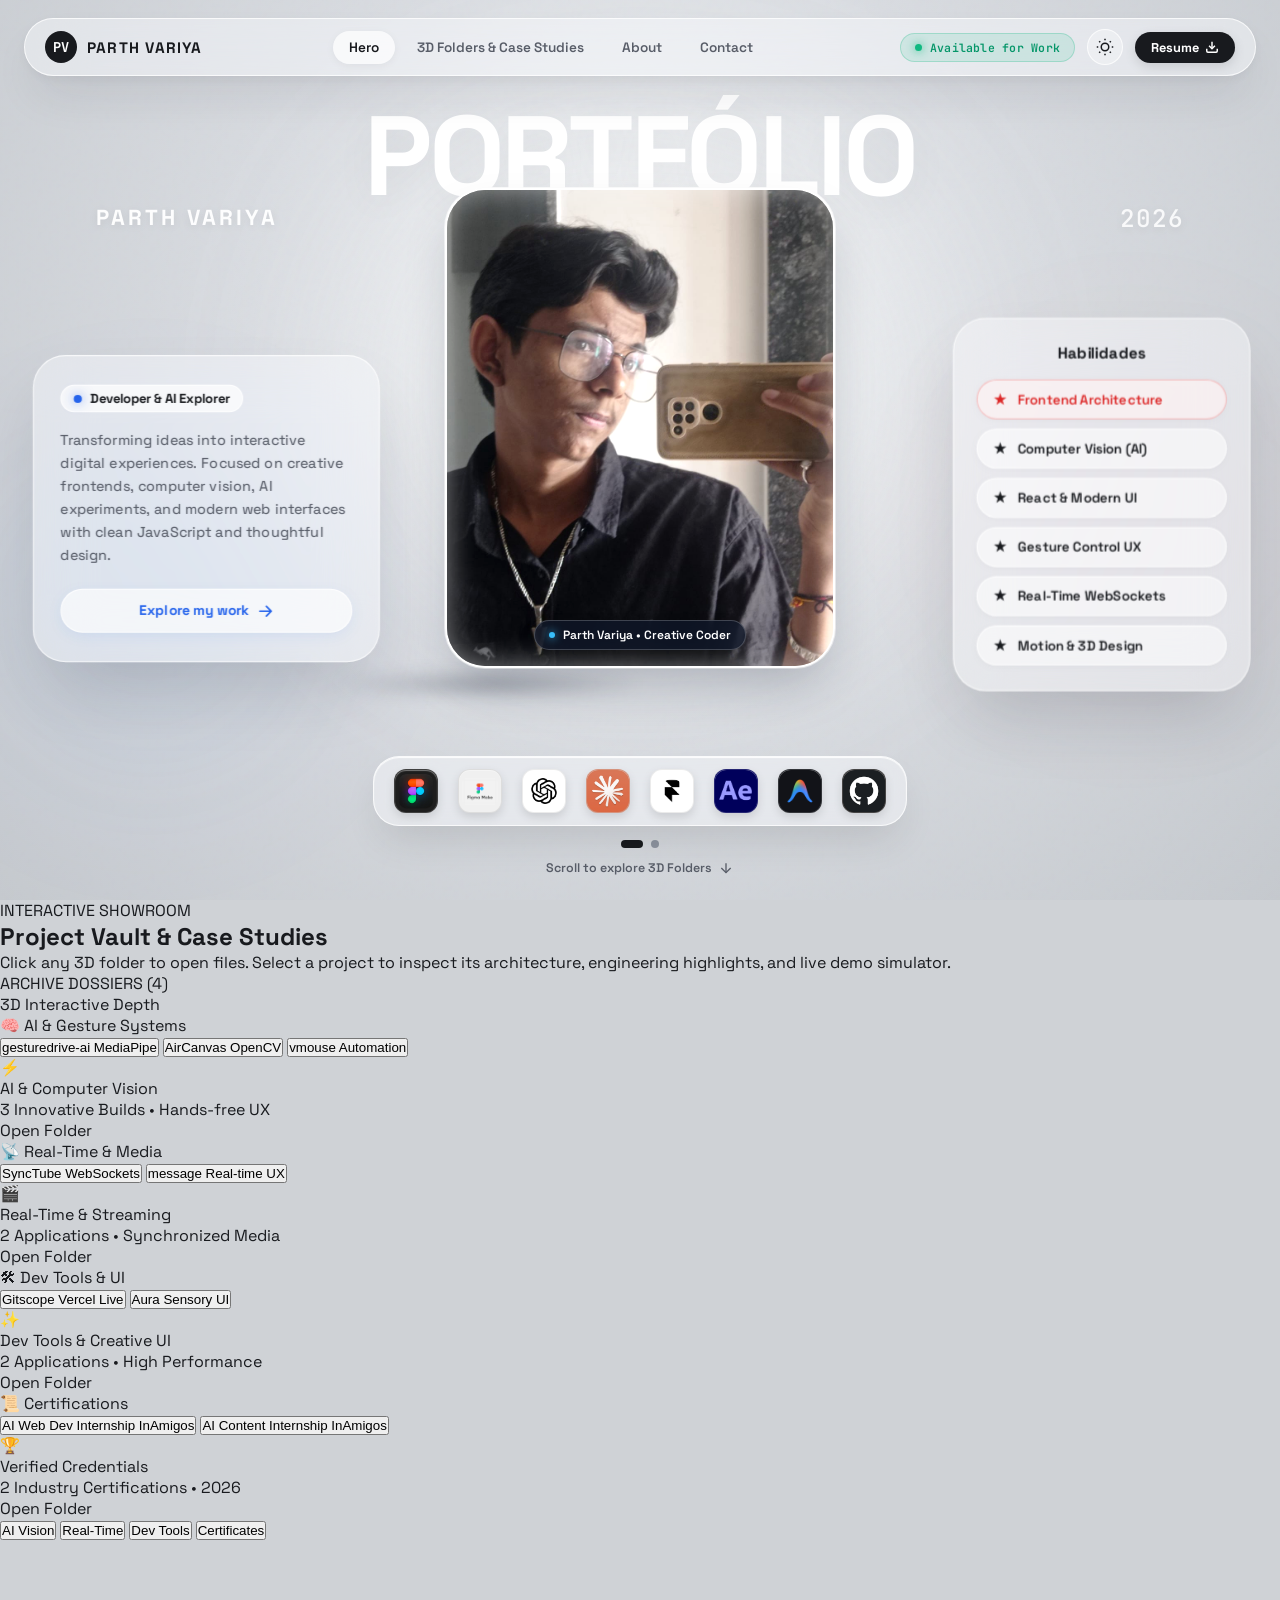
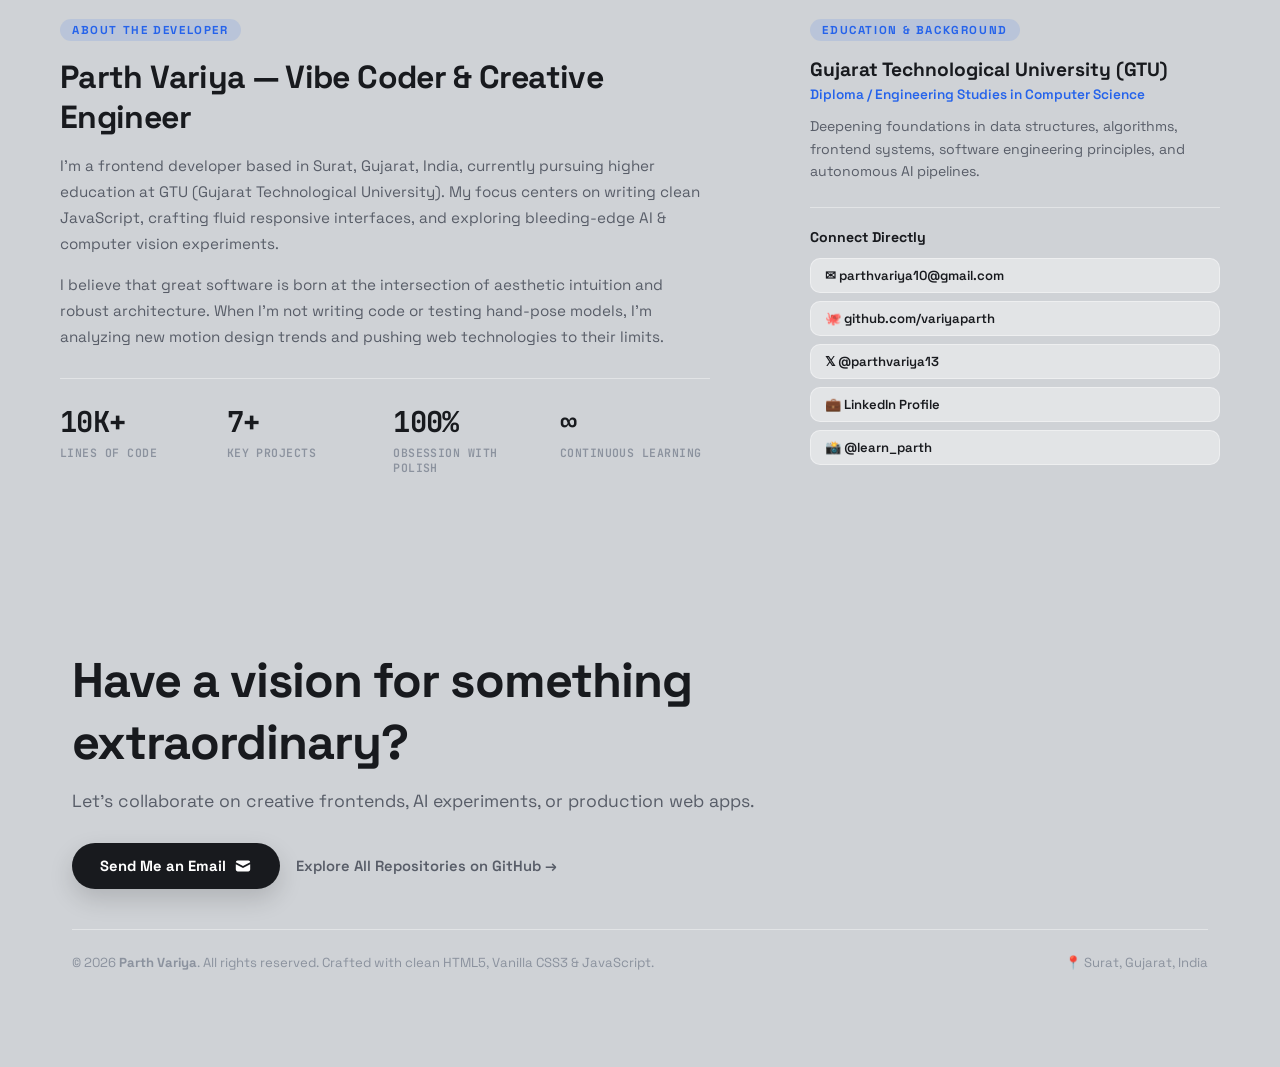
==== commit 9ba1771c: "Update Instagram profile link to @learn_parth" ====
--- a/test_font_list.html
+++ b/test_font_list.html
@@ -479,8 +479,8 @@
               <a href="https://www.linkedin.com/in/parth-variya-93bbb5267/" target="_blank" rel="noopener noreferrer" class="social-tag">
                 <span>💼 LinkedIn Profile</span>
               </a>
-              <a href="https://www.instagram.com/yng_.parth/" target="_blank" rel="noopener noreferrer" class="social-tag">
-                <span>📸 @yng_.parth</span>
+              <a href="https://www.instagram.com/learn_parth/" target="_blank" rel="noopener noreferrer" class="social-tag">
+                <span>📸 @learn_parth</span>
               </a>
             </div>
           </div>
